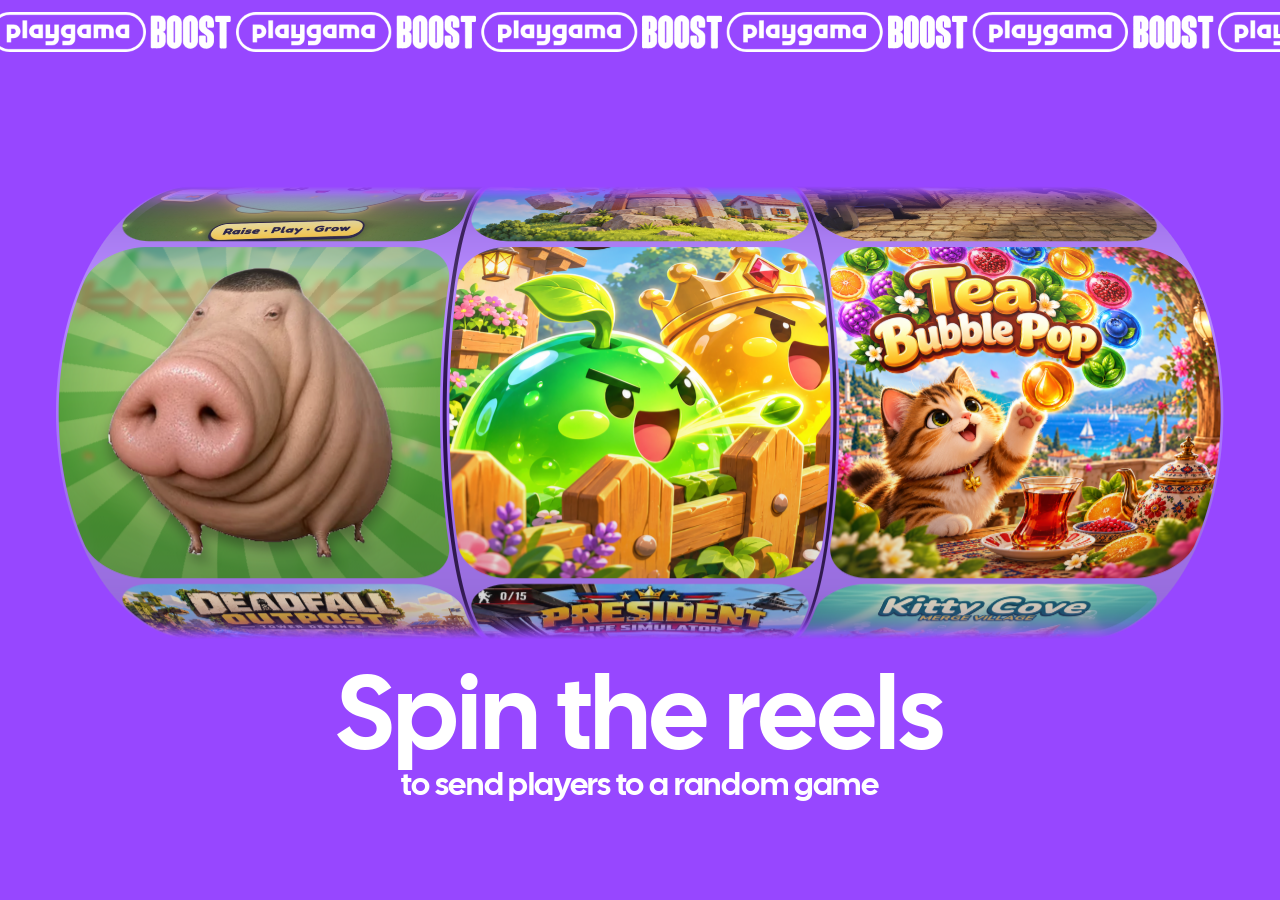
==== index.html @ d0197039 "Spin the reels one second longer Each reel makes two more turns of its belt, so it still lands on th" ====
<!doctype html>
<html lang="en" data-theme="dark">
<head>
  <meta charset="utf-8">
  <meta name="viewport" content="width=device-width, initial-scale=1">
  <title>Playgama Boost — Slot</title>
  <link rel="stylesheet" href="shared/css/tokens.css">
  <link rel="stylesheet" href="shared/css/typography.css">
  <!-- ?v=…: raise the number with every change of these files. A browser may keep the old ones for ten minutes after the site is updated, and an old script with a new page is a broken machine. -->
  <link rel="stylesheet" href="css/slot.css?v=7">
</head>
<body>
  <!-- Figma: Marketing / Confa / TV - 1 (6421:4871), 1920×1080 -->
  <!-- A jackpot's beams of light. Before the stage, so behind it; the size of the window, so they are not cut at the stage's edges. -->
  <canvas class="rays" id="rays" aria-hidden="true"></canvas>
  <main class="stage" id="stage">
    <canvas class="reels" id="reels" role="img" aria-label="Slot machine reels" hidden></canvas>
    <!-- The words under the reels: what to do, what the spin gave, or that it gave nothing. -->
    <p class="prize" id="prize" aria-live="polite"></p>
    <p class="note heading-promo-xxl" id="note"></p>
  </main>
  <!-- Sparks and confetti. After the stage, so over it; the size of the window, like the beams. -->
  <canvas class="rays" id="fx" aria-hidden="true"></canvas>
  <!-- Outside the stage: the strip stays 12px from the top of the screen whatever the screen's shape. -->
  <div class="marquee" aria-hidden="true">
    <div class="marquee__track" id="marquee"></div>
  </div>
  <!-- A win's QR code. Outside the stage too: always in the bottom right corner of the screen, 12px from its edges. -->
  <svg class="share" id="qr" role="img" aria-label="QR code of the page that shares your boost" shape-rendering="crispEdges"><path/></svg>
  <script type="module" src="js/slot.js?v=10"></script>
</body>
</html>
---- shared/css/tokens.css ----
/* ==========================================================================
   Design Tokens — extracted from Figma Library (xwAzt5GCfCsP9RbHtwZXo4)
   Collection: Colors (Dark + Light modes) + Radius + Spacing + Motion

   Theme switching
   ---------------
     <html data-theme="dark">    force dark
     <html data-theme="light">   force light
     <html data-theme="auto">    follow OS preference
     <html>  (no attr)           dark (default)

   Themed colors use the native CSS light-dark() function. Which branch
   resolves is driven by the color-scheme property on :root, set per
   data-theme below. This lets us express each token exactly once, in
   source of truth form `light-dark(lightValue, darkValue)`, instead of
   maintaining three parallel blocks (dark / [data-theme=light] / @media
   prefers-color-scheme: light [data-theme=auto]).

   Requires: Chrome 123+, Safari 17.5+, Firefox 120+ (all 2024-or-newer).
   ========================================================================== */

/* ==========================================================================
   1. COLOR-SCHEME WIRING — drives light-dark() resolution
   ========================================================================== */

:root,
:root[data-theme="dark"]  { color-scheme: dark; }
:root[data-theme="light"] { color-scheme: light; }
:root[data-theme="auto"]  { color-scheme: light dark; }

/* ==========================================================================
   2. PRIMITIVES — theme-independent
   ========================================================================== */

:root {
  /* --- BW constants --- */
  --color-black: #000000;
  --color-white: #ffffff;
  --color-bw-c:  #ffffff;                     /* "white-c" — white in both themes */

  /* --- Brand accents (same across themes) --- */
  --color-purple-400:   rgb(151, 71, 255);    /* #9747FF — brand */
  --color-electric-lime: rgb(192, 255, 71);   /* #C0FF47 */
  --color-mature-lime:  rgb(252, 255, 69);
  --color-salad:        rgb(156, 229, 46);

  /* --- 400-step mid-tones (shared by both themes per Figma) --- */
  --color-deep-blue-400: rgb(74, 62, 132);
  --color-lavender-400:  rgb(216, 187, 255);
  --color-rose-400:      rgb(255, 156, 156);
  --color-golden-400:    rgb(255, 200, 80);
  --color-carbon-400:    rgb(41, 41, 46);
  --color-moss-700:      rgb(74, 122, 0);   /* deep moss-green for lime-on-light */

  /* --- Radius scale --- */
  --radius-4:  4px;
  --radius-6:  6px;
  --radius-8:  8px;
  --radius-12: 12px;
  --radius-16: 16px;
  --radius-24: 24px;
  --radius-32: 32px;
  --radius-40: 40px;
  --radius-rounded: 1000px;

  /* --- Motion: Durations ---
     instant: button press feedback (transform)
     fast:    snappy micro-interactions (switch thumb, checkbox icon)
     base:    default hover transitions (color, bg, border)
     slow:    deliberate transitions (modals, cards, focus)
     slower:  extended sequences (promo button gradients)
  */
  --duration-instant: 100ms;
  --duration-fast:    150ms;
  --duration-base:    200ms;
  --duration-slow:    250ms;
  --duration-slower:  400ms;

  /* --- Motion: Easings ---
     out:    natural deceleration, default for entering elements
     in:     acceleration, for exiting elements
     in-out: symmetric, for looping or bi-directional transitions
     spring: bouncy, playful — for delightful micro-interactions
     linear: constant speed — only for spinners and continuous loops
  */
  --ease-out:    cubic-bezier(0.16, 1, 0.3, 1);
  --ease-in:     cubic-bezier(0.7, 0, 0.84, 0);
  --ease-in-out: cubic-bezier(0.65, 0, 0.35, 1);
  --ease-spring: cubic-bezier(0.34, 1.56, 0.64, 1);
  --ease-linear: linear;

  /* --- Motion: Composite transitions --- */
  --transition-colors: color var(--duration-base) var(--ease-out),
                       background-color var(--duration-base) var(--ease-out),
                       border-color var(--duration-base) var(--ease-out),
                       fill var(--duration-base) var(--ease-out),
                       stroke var(--duration-base) var(--ease-out);
  --transition-opacity:   opacity var(--duration-base) var(--ease-out);
  --transition-transform: transform var(--duration-base) var(--ease-out);
  --transition-all:       all var(--duration-base) var(--ease-out);

  /* --- Spacing scale --- */
  --space-4:   4px;
  --space-8:   8px;
  --space-12:  12px;
  --space-16:  16px;
  --space-20:  20px;
  --space-24:  24px;
  --space-32:  32px;
  --space-40:  40px;
  --space-48:  48px;
  --space-64:  64px;
  --space-80:  80px;
  --space-96:  96px;
  --space-120: 120px;

  /* ==========================================================================
     3. THEMED COLORS — light-dark(lightValue, darkValue)

     Key inversions from dark → light:
       - Opacity colors flip from white-on-dark → black-on-light
       - Color ramps reverse: 100 (deepest dark) ↔ 600 (lightest dark)
       - -400 step stays the same (brand consistency) — see primitives above
       - Carbon scale inverts: graphite-on-white vs off-white-on-black
     ========================================================================== */

  /* --- BW opacity --- */
  --color-white-80: light-dark(rgba(0, 0, 0, 0.8),  rgba(255, 255, 255, 0.8));
  --color-white-60: light-dark(rgba(0, 0, 0, 0.6),  rgba(255, 255, 255, 0.6));
  --color-white-40: light-dark(rgba(0, 0, 0, 0.4),  rgba(255, 255, 255, 0.4));
  --color-white-20: light-dark(rgba(0, 0, 0, 0.2),  rgba(255, 255, 255, 0.2));
  --color-white-16: light-dark(rgba(0, 0, 0, 0.12), rgba(255, 255, 255, 0.16));  /* light uses 12%, dark uses 16% */
  --color-white-12: light-dark(rgba(0, 0, 0, 0.12), rgba(255, 255, 255, 0.12));
  --color-white-8:  light-dark(rgba(0, 0, 0, 0.08), rgba(255, 255, 255, 0.08));
  --color-white-4:  light-dark(rgba(0, 0, 0, 0.04), rgba(255, 255, 255, 0.04));

  /* --- Purple ramp --- */
  --color-purple-100: light-dark(rgb(224, 209, 255), rgb(43, 16, 79));
  --color-purple-200: light-dark(rgb(199, 171, 255), rgb(66, 27, 117));
  --color-purple-300: light-dark(rgb(170, 118, 255), rgb(104, 46, 178));
  /* purple-400 in primitives — same in both */
  --color-purple-500: light-dark(rgb(104, 46, 178),  rgb(170, 118, 255));
  --color-purple-600: light-dark(rgb(71, 28, 128),   rgb(199, 171, 255));

  /* --- Deep Blue ramp --- */
  --color-deep-blue-100: light-dark(rgb(237, 236, 243), rgb(17, 14, 31));
  --color-deep-blue-200: light-dark(rgb(172, 166, 198), rgb(31, 26, 55));
  --color-deep-blue-300: light-dark(rgb(110, 101, 157), rgb(51, 43, 92));
  /* deep-blue-400 in primitives */
  --color-deep-blue-500: light-dark(rgb(53, 44, 94),    rgb(110, 101, 157));
  --color-deep-blue-600: light-dark(rgb(31, 26, 55),    rgb(195, 188, 224));

  /* --- Lavender ramp --- */
  --color-lavender-100: light-dark(rgb(251, 249, 255), rgb(68, 59, 81));
  --color-lavender-200: light-dark(rgb(243, 234, 255), rgb(125, 108, 147));
  --color-lavender-300: light-dark(rgb(230, 212, 255), rgb(176, 153, 208));
  /* lavender-400 in primitives */
  --color-lavender-500: light-dark(rgb(176, 153, 208), rgb(230, 212, 255));
  --color-lavender-600: light-dark(rgb(125, 108, 147), rgb(243, 234, 255));

  /* --- Rose ramp --- */
  --color-rose-100: light-dark(rgb(255, 247, 247), rgb(81, 49, 49));
  --color-rose-200: light-dark(rgb(255, 227, 227), rgb(147, 90, 90));
  --color-rose-300: light-dark(rgb(255, 195, 195), rgb(208, 127, 127));
  /* rose-400 in primitives */
  --color-rose-500: light-dark(rgb(208, 127, 127), rgb(255, 195, 195));
  --color-rose-600: light-dark(rgb(147, 90, 90),   rgb(255, 227, 227));

  /* --- Golden ramp --- */
  --color-golden-100: light-dark(rgb(255, 250, 243), rgb(81, 63, 25));
  --color-golden-200: light-dark(rgb(255, 238, 213), rgb(147, 116, 46));
  --color-golden-300: light-dark(rgb(255, 220, 161), rgb(208, 163, 65));
  /* golden-400 in primitives */
  --color-golden-500: light-dark(rgb(208, 163, 65),  rgb(255, 220, 161));
  --color-golden-600: light-dark(rgb(147, 116, 46),  rgb(255, 238, 213));

  /* --- Carbon ramp (inverts: graphite-on-white vs off-white-on-black) --- */
  --color-carbon-100: light-dark(rgb(189, 189, 190), rgb(7, 7, 8));
  --color-carbon-200: light-dark(rgb(157, 157, 159), rgb(13, 13, 15));
  --color-carbon-300: light-dark(rgb(84, 84, 88),    rgb(29, 29, 33));
  /* carbon-400 in primitives — same in both */
  --color-carbon-500: light-dark(rgb(29, 29, 33),    rgb(98, 98, 102));
  --color-carbon-600: light-dark(rgb(17, 17, 19),    rgb(162, 162, 168));

  /* --- Experimental surfaces --- */
  --color-carbon-purple:     light-dark(rgb(207, 203, 242), rgb(29, 28, 38));     /* card bg */
  --color-carbon-purple-400: light-dark(rgb(207, 203, 242), rgb(42, 41, 53));     /* card hover */

  /* ==========================================================================
     4. SEMANTIC ALIASES — refer to themed tokens above (so they inherit the
     correct branch automatically; explicit light-dark() only where the
     source token differs between themes in kind, not just in value).
     ========================================================================== */

  --bg-primary:     light-dark(var(--color-white),         var(--color-black));
  --bg-surface:     light-dark(rgb(250, 250, 250),         var(--color-carbon-200));
  --bg-elevated:    light-dark(rgb(245, 245, 247),         var(--color-carbon-300));
  --bg-card:        light-dark(var(--color-lavender-100),  var(--color-carbon-purple));
  --text-primary:   light-dark(var(--color-black),         var(--color-white));
  --text-secondary: var(--color-white-60);                 /* themed via white-60 */
  --text-tertiary:  light-dark(rgba(0, 0, 0, 0.56), rgba(255, 255, 255, 0.56));  /* WCAG AA: 4.91:1 */
  --border-default: var(--color-white-8);                  /* themed via white-8 */
  --border-strong:  var(--color-white-16);                 /* themed via white-16 */
  --accent-purple:  var(--color-purple-400);
  --accent-lime:    var(--color-electric-lime);
  --accent-golden:  var(--color-golden-400);

  /* Purple tuned for small text — purple-400 (#9747ff) only hits 4.3:1 on
     #0d0d0f which fails WCAG AA for small text (needs 4.5:1). purple-500
     in light (#682eb2) gives 7.6:1 on white; lavender-400 in dark (#d8bbff)
     gives 7.4:1 on #1d1d21 — safe for eyebrows, links, code, and other
     body-size accents on any common surface. */
  --accent-purple-text: light-dark(rgb(104, 46, 178), rgb(216, 187, 255));

  /* Purple tuned for hover states on nav / pill / ghost surfaces —
     purple-400 (brand, saturated) reads well on the light surface;
     purple-500 (themed, lavender-tinted) has the right punch against
     the dark surface. Wrap both mappings in one token so components
     can drop the three-branch (dark default / [data-theme=light] /
     @media prefers + [data-theme=auto]) duplication. */
  --accent-purple-hover: light-dark(var(--color-purple-400), var(--color-purple-500));

  /* Rose-on-rose-fill — the rose-400 (#ff9c9c) background demands very dark
     text for WCAG AA. rose-100 dark (#513131) passes at 5.94:1, but light's
     rose-100 (#fff7f7) is near-white and rose-600 light (#935a5a) is only
     2.72:1. A near-black maroon works on rose-400 in both themes. */
  --accent-rose-text-on-fill: rgb(60, 20, 20);           /* #3c1414 on #ff9c9c = 7.5:1 */

  /* Disabled-text token — sidesteps the compounded-opacity trap. Pair with
     `aria-disabled="true"` on HTML; this colour stays contrast-safe even
     if a designer forgets the aria. Dark value on carbon-400 (#29292e) is
     6.3:1; light value on white-8-composited (#ebebeb) is 5.6:1. */
  --text-disabled: light-dark(rgb(88, 88, 88), rgb(192, 192, 192));

  /* Electric-lime is only WCAG-safe on dark surfaces. Body copy that carries
     lime meaning on light bg needs a darker lime. Dark value is the token
     untouched; light is a dark olive that still reads "lime" visually. */
  --accent-lime-text: light-dark(rgb(75, 115, 0), var(--color-electric-lime));

  /* Rose text on surface bg. rose-400 (#ff9c9c) = 2:1 on white — fails AA.
     rose-600 light (#935a5a) = 4.77:1 on white ✓; rose-400 dark (#ff9c9c)
     on #0a0a0a = 8.51:1 ✓. Use this wherever rose appears as body text,
     labels, or error messages. */
  --accent-rose-text: light-dark(rgb(147, 90, 90), rgb(255, 156, 156));
}
---- shared/css/typography.css ----
/* ==========================================================================
   Typography — mapped from Figma text styles

   Production stack (used everywhere except promo headings):
     Native system fonts — SF Pro (macOS/iOS), Segoe UI (Windows),
     Roboto (Android). Matches Figma, zero network cost, always local.

   Self-hosted families:
     Cal Sans      — promo/hero headings only (landings).
     Open Sans     — showcase-only alternative for landing experiments.
     Satoshi       — showcase-only alternative for landing experiments.
     Geist Mono    — showcase-only mono/code ladder.
     Geist Pixel   — showcase-only display faces (5 variants).

   The last four are only meant for the /pages/typography/ showcase,
   so that a landing designer can audition each family against the
   full text-style ladder (headings → captions). None of them are
   referenced from component CSS — production always renders with
   --font-heading / --font-body / --font-promo above.
   ========================================================================== */

@font-face {
  font-family: 'CalSans';
  src: url('/assets/fonts/CalSans-Regular.ttf') format('truetype');
  font-weight: 400;
  font-style: normal;
  font-display: swap;
}

/* Open Sans — static family (Regular 400 / Medium 500 / SemiBold 600) */
@font-face {
  font-family: 'Open Sans';
  src: url('/assets/fonts/Open_Sans/static/OpenSans-Regular.ttf') format('truetype');
  font-weight: 400;
  font-style: normal;
  font-display: swap;
}
@font-face {
  font-family: 'Open Sans';
  src: url('/assets/fonts/Open_Sans/static/OpenSans-Medium.ttf') format('truetype');
  font-weight: 500;
  font-style: normal;
  font-display: swap;
}
@font-face {
  font-family: 'Open Sans';
  src: url('/assets/fonts/Open_Sans/static/OpenSans-SemiBold.ttf') format('truetype');
  font-weight: 600;
  font-style: normal;
  font-display: swap;
}

/* Satoshi — variable font (covers the whole 300–900 range in one file) */
@font-face {
  font-family: 'Satoshi';
  src: url('/assets/fonts/Satoshi_Complete/Fonts/Variable/Satoshi-Variable.ttf') format('truetype-variations');
  font-weight: 300 900;
  font-style: normal;
  font-display: swap;
}

/* Geist Mono — variable font */
@font-face {
  font-family: 'Geist Mono';
  src: url('/assets/fonts/Geist_Mono/GeistMono-VariableFont_wght.ttf') format('truetype-variations');
  font-weight: 100 900;
  font-style: normal;
  font-display: swap;
}

/* Geist Pixel — five distinct display faces. Each is a single-weight
   dingbat-like display font; we expose them as separate families so
   the showcase can swap variant via CSS custom property. */
@font-face {
  font-family: 'Geist Pixel Circle';
  src: url('/assets/fonts/Geist_Pixel/ttf/GeistPixel-Circle.ttf') format('truetype');
  font-display: swap;
}
@font-face {
  font-family: 'Geist Pixel Grid';
  src: url('/assets/fonts/Geist_Pixel/ttf/GeistPixel-Grid.ttf') format('truetype');
  font-display: swap;
}
@font-face {
  font-family: 'Geist Pixel Line';
  src: url('/assets/fonts/Geist_Pixel/ttf/GeistPixel-Line.ttf') format('truetype');
  font-display: swap;
}
@font-face {
  font-family: 'Geist Pixel Square';
  src: url('/assets/fonts/Geist_Pixel/ttf/GeistPixel-Square.ttf') format('truetype');
  font-display: swap;
}
@font-face {
  font-family: 'Geist Pixel Triangle';
  src: url('/assets/fonts/Geist_Pixel/ttf/GeistPixel-Triangle.ttf') format('truetype');
  font-display: swap;
}

:root {
  /* System font stack — SF Pro on Mac, Segoe UI on Windows */
  --font-heading: -apple-system, BlinkMacSystemFont, 'SF Pro Display', 'Segoe UI', Roboto, sans-serif;
  --font-body: -apple-system, BlinkMacSystemFont, 'SF Pro Text', 'Segoe UI', Roboto, sans-serif;
  /* Cal Sans — promo/hero headlines only */
  --font-promo: 'CalSans', -apple-system, BlinkMacSystemFont, 'SF Pro Display', sans-serif;

  /* Showcase-only families — override --font-heading / --font-body on a
     parent container to preview one of these across the full text-style
     ladder without authoring new classes. */
  --font-open-sans:        'Open Sans', var(--font-body);
  --font-satoshi:          'Satoshi',   var(--font-body);
  --font-geist-mono:       'Geist Mono', ui-monospace, SFMono-Regular, Menlo, monospace;
  --font-geist-pixel:      'Geist Pixel Square', monospace;
  --font-geist-pixel-circle:   'Geist Pixel Circle', monospace;
  --font-geist-pixel-grid:     'Geist Pixel Grid', monospace;
  --font-geist-pixel-line:     'Geist Pixel Line', monospace;
  --font-geist-pixel-square:   'Geist Pixel Square', monospace;
  --font-geist-pixel-triangle: 'Geist Pixel Triangle', monospace;
}

/* --- Headings --- */

/* Figma: Heading/XXXL — SF Pro Medium 56px, line-height 100% */
.heading-xxxl {
  font-family: var(--font-heading);
  font-size: 56px;
  font-weight: 500;
  line-height: 1;
  letter-spacing: 0;
}

/* Figma: Heading/XXL — SF Pro Semibold 48px, line-height 100% */
.heading-xxl {
  font-family: var(--font-heading);
  font-size: 48px;
  font-weight: 600;
  line-height: 1;
  letter-spacing: 0;
}

/* Figma: Heading/XL — SF Pro Semibold 40px, line-height 100% */
.heading-xl {
  font-family: var(--font-heading);
  font-size: 40px;
  font-weight: 600;
  line-height: 1;
  letter-spacing: 0;
}

/* Figma: Heading/L — SF Pro Semibold 32px, line-height 100% */
.heading-l {
  font-family: var(--font-heading);
  font-size: 32px;
  font-weight: 600;
  line-height: 1;
  letter-spacing: 0;
}

/* Figma: Heading/M — SF Pro Semibold 28px, line-height 100% */
.heading-m {
  font-family: var(--font-heading);
  font-size: 28px;
  font-weight: 600;
  line-height: 1;
  letter-spacing: 0;
}

/* Figma: Heading/S — SF Pro Medium 23px, line-height 120% */
.heading-s {
  font-family: var(--font-heading);
  font-size: 23px;
  font-weight: 500;
  line-height: 1.2;
  letter-spacing: 0;
}

/* Figma: Heading/XS — SF Pro Medium 21px, line-height 110% */
.heading-xs {
  font-family: var(--font-heading);
  font-size: 21px;
  font-weight: 500;
  line-height: 1.1;
  letter-spacing: 0;
}

/* --- Promo Headings (Cal Sans) ---
   Same size scale as standard headings but uses --font-promo (Cal Sans).
   Use for hero headlines, landing page titles, marketing-first contexts. */

.heading-promo-xxxl {
  font-family: var(--font-promo);
  font-size: 56px;
  font-weight: 400;
  line-height: 1;
  letter-spacing: -0.5px;
}

.heading-promo-xxl {
  font-family: var(--font-promo);
  font-size: 48px;
  font-weight: 400;
  line-height: 1;
  letter-spacing: -0.5px;
}

.heading-promo-xl {
  font-family: var(--font-promo);
  font-size: 40px;
  font-weight: 400;
  line-height: 1;
  letter-spacing: 0;
}

.heading-promo-l {
  font-family: var(--font-promo);
  font-size: 32px;
  font-weight: 400;
  line-height: 1;
  letter-spacing: 0;
}

.heading-promo-m {
  font-family: var(--font-promo);
  font-size: 28px;
  font-weight: 400;
  line-height: 1;
  letter-spacing: 0;
}

.heading-promo-s {
  font-family: var(--font-promo);
  font-size: 23px;
  font-weight: 400;
  line-height: 1.2;
  letter-spacing: 0;
}

.heading-promo-xs {
  font-family: var(--font-promo);
  font-size: 21px;
  font-weight: 400;
  line-height: 1.1;
  letter-spacing: 0;
}

@media (max-width: 780px) {
  .heading-promo-xxxl { font-size: 36px; }
  .heading-promo-xxl  { font-size: 32px; }
  .heading-promo-xl   { font-size: 28px; }
  .heading-promo-l    { font-size: 24px; }
  .heading-promo-m    { font-size: 22px; }
  .heading-promo-s    { font-size: 20px; }
  .heading-promo-xs   { font-size: 18px; }
}

/* --- Labels --- */

.label-l { font-family: var(--font-body); font-size: 18px; font-weight: 400; line-height: 1; }
.label-l-m { font-family: var(--font-body); font-size: 18px; font-weight: 500; line-height: 1; }
.label-l-sb { font-family: var(--font-body); font-size: 18px; font-weight: 600; line-height: 1; }

.label-m { font-family: var(--font-body); font-size: 16px; font-weight: 400; line-height: 1; }
.label-m-m { font-family: var(--font-body); font-size: 16px; font-weight: 500; line-height: 1; }

.label-s { font-family: var(--font-body); font-size: 14px; font-weight: 400; line-height: 1; }
.label-s-m { font-family: var(--font-body); font-size: 14px; font-weight: 500; line-height: 1; }

.label-xs { font-family: var(--font-body); font-size: 12px; font-weight: 400; line-height: 1; }
.label-xs-m { font-family: var(--font-body); font-size: 12px; font-weight: 500; line-height: 1; }

/* --- Body --- */

.body-l { font-family: var(--font-body); font-size: 18px; font-weight: 400; line-height: 1.2; }
.body-l-m { font-family: var(--font-body); font-size: 18px; font-weight: 500; line-height: 1.2; }
.body-l-sb { font-family: var(--font-body); font-size: 18px; font-weight: 600; line-height: 1.2; }

.body-m { font-family: var(--font-body); font-size: 16px; font-weight: 400; line-height: 1.2; }
.body-m-m { font-family: var(--font-body); font-size: 16px; font-weight: 500; line-height: 1.2; }

.body-s { font-family: var(--font-body); font-size: 14px; font-weight: 400; line-height: 1.2; }
.body-s-m { font-family: var(--font-body); font-size: 14px; font-weight: 500; line-height: 1.2; }

.body-xs { font-family: var(--font-body); font-size: 12px; font-weight: 400; line-height: 1.17; letter-spacing: 0.01em; }

/* --- Captions --- */

.caption-m { font-family: var(--font-body); font-size: 14px; font-weight: 500; line-height: 1; letter-spacing: 0.01em; }
.caption-m-m { font-family: var(--font-body); font-size: 14px; font-weight: 500; line-height: 1.1; letter-spacing: 0.01em; }

.caption-s { font-family: var(--font-body); font-size: 12px; font-weight: 400; line-height: 1; letter-spacing: 0.01em; }
.caption-s-m { font-family: var(--font-body); font-size: 12px; font-weight: 500; line-height: 1.1; letter-spacing: 0.01em; }

.caption-xs { font-family: var(--font-body); font-size: 10px; font-weight: 400; line-height: 1; letter-spacing: 0.01em; }

.caption-caps-sb { font-family: var(--font-body); font-size: 10px; font-weight: 600; line-height: 1.1; letter-spacing: 0.03em; text-transform: uppercase; }
.caption-caps-m { font-family: var(--font-body); font-size: 10px; font-weight: 500; line-height: 1.1; letter-spacing: 0.03em; text-transform: uppercase; }

/* --- Responsive heading scale --- */

@media (max-width: 780px) {
  .heading-xxxl { font-size: 36px; }
  .heading-xxl { font-size: 32px; }
  .heading-xl { font-size: 28px; }
  .heading-l { font-size: 24px; }
  .heading-m { font-size: 22px; }
  .heading-s { font-size: 20px; }
  .heading-xs { font-size: 18px; }
}

/* ==========================================================================
   COLOR UTILITY CLASSES
   Replace inline `style="color: var(--text-...)"` patterns. Each maps 1:1
   to its semantic token — visual output identical to the inline form,
   but the rule lives in one place.
   Coverage (from project audit):
     .text-secondary  →  was style="color: var(--text-secondary)"   (52×)
     .text-tertiary   →  was style="color: var(--text-tertiary)"    (64×)
     .text-accent     →  was style="color: var(--accent-purple-text)" (35×)
     .text-link       →  was style="color: var(--color-purple-500)" (30×)
     .text-success    →  was style="color: var(--accent-lime-text)" (6×)
     .text-error      →  was style="color: var(--accent-rose-text)" (3×)
   ========================================================================== */
.text-primary   { color: var(--text-primary); }
.text-secondary { color: var(--text-secondary); }
.text-tertiary  { color: var(--text-tertiary); }
.text-accent    { color: var(--accent-purple-text); }
.text-link      { color: var(--color-purple-500); }
.text-success   { color: var(--accent-lime-text); }
.text-error     { color: var(--accent-rose-text); }
---- css/slot.css ----
/* Playgama Boost slot machine: conference TV screen.
   Figma: Marketing / Confa / TV - 1 (6421:4871), 1920×1080.
   Every size below is in the mockup's own pixels: the stage is scaled to fit the screen. */

/* The library's typography.css loads Cal Sans from the root of the site ("/assets/fonts/…"). When this
   page lives in a folder of a site (…/spin/), nothing is at that address, so the same face is given
   again from here, next to the page. */
@font-face {
  font-family: 'CalSans';
  src: url('../assets/fonts/CalSans-Regular.ttf') format('truetype');
  font-weight: 400;
  font-style: normal;
  font-display: swap;
}

:root {
  /* Not a library token: the prize yellow of the mockup (#ffe481). */
  --slot-yellow: #ffe481;
  --slot-scale: 1;
  /* One step of the top strip: BOOST 119.648 + logo 233.751 + two gaps of 7.512. */
  --marquee-period: 368.423px;
}

@supports (color: oklch(0% 0 0)) {
  :root { --slot-yellow: oklch(92.08% 0.1228 94.52); }
}

html,
body {
  height: 100%;
}

body {
  margin: 0;
  overflow: hidden;
  background: var(--color-purple-400);
  -webkit-user-select: none;
  user-select: none;
  -webkit-tap-highlight-color: transparent;
  touch-action: manipulation;
}

.stage {
  position: absolute;
  left: 50%;
  top: 50%;
  width: 1920px;
  height: 1080px;
  /* --shake-* is set from the script for the half second after a jackpot. */
  transform: translate(calc(-50% + var(--shake-x, 0px)), calc(-50% + var(--shake-y, 0px))) scale(var(--slot-scale));
}

/* Top strip: an endless "BOOST · playgama" running line, always 12px from the top of the screen.
   It scales with the stage, so on a 1920×1080 screen it is the mockup's 60px tall. */
.marquee {
  position: fixed;
  left: 0;
  top: 12px;
  height: 60px;
  transform: scale(var(--slot-scale));
  transform-origin: 0 0;
}

.marquee__track {
  display: flex;
  align-items: center;
  gap: 7.512px;
  width: max-content;
  /* The mockup starts a BOOST at x = -142. */
  margin-left: -142px;
  animation: marquee 4.5s linear infinite;
  will-change: transform;
}

.marquee__boost,
.marquee__logo {
  display: block;
  flex: none;
}

.marquee__boost {
  width: 119.648px;
  height: 49.662px;
}

.marquee__logo {
  width: 233.751px;
  height: 60px;
}

/* The strip runs from left to right. */
@keyframes marquee {
  from { transform: translateX(calc(-1 * var(--marquee-period))); }
  to { transform: translateX(0); }
}

/* A jackpot's beams of light: the whole window, behind the stage, so they run off past its edges
   whatever the window's shape. The script draws them small and the browser stretches them soft.
   The canvas of sparks and confetti is the same size, over the stage. */
.rays {
  position: fixed;
  left: 0;
  top: 0;
  width: 100%;
  height: 100%;
  pointer-events: none;
}

/* Reels are drawn in WebGL; the canvas spans the stage, 400px above and below the reel axis (y = 484). */
.reels {
  position: absolute;
  left: 0;
  top: 84px;
  width: 1920px;
  height: 800px;
}

/* The line under the reels, in every state: Cal Sans Regular 156/100%, centred on the stage
   (the mockup's "+100 players": x 530, w 860). White in every state. A win pops in, counts its prize
   up from zero (the script) and pops harder when the number lands. */
.prize {
  position: absolute;
  left: 0;
  right: 0;
  top: 856px;
  margin: 0;
  font: 400 156px/1 var(--font-promo);
  color: var(--color-white);
  text-align: center;
  white-space: nowrap;
  opacity: 0;
}

/* The words fade in and leave at once: a spin clears them without a trail. */
.prize.is-on,
.note.is-on,
.share.is-on {
  opacity: 1;
  transition: opacity 0.25s;
}

.prize.is-win {
  animation: prize-pop 0.34s cubic-bezier(0.2, 1.5, 0.4, 1);
}

.prize.is-jackpot {
  text-shadow: 0 0 48px var(--slot-yellow);
}

.prize.is-landed {
  animation: prize-land 0.45s cubic-bezier(0.2, 1.5, 0.4, 1);
}

.prize.is-jackpot.is-landed {
  animation:
    prize-land 0.45s cubic-bezier(0.2, 1.5, 0.4, 1),
    prize-beat 0.625s ease-in-out 0.45s 7;
}

/* The smaller line right under it. The padding is room for the letters' tails: the line is as tall
   as its font size, and without it "overflow: hidden" cuts them off. */
.note {
  position: absolute;
  left: 88px;
  right: 88px;
  top: 1016px;
  margin: 0;
  padding-bottom: 8px;
  overflow: hidden;
  color: var(--color-white);
  text-align: center;
  text-overflow: ellipsis;
  white-space: nowrap;
  opacity: 0;
}

/* A quip while the reels turn: centred between the bottom of the drums and the bottom of the window
   (the script sets --quip-y; the window may reach below the stage). */
.note.is-quip {
  top: calc(var(--quip-y, 1016px) - 24px);
}

/* A win's QR code: always in the bottom right corner of the screen, 12px from its edges, whatever
   the screen's shape. It scales with the stage, like the strip. Black on white, with the four clear
   modules a scanner needs around the code drawn into the tile. */
.share {
  position: fixed;
  right: 12px;
  bottom: 12px;
  width: 235px;
  height: 235px;
  border-radius: var(--radius-16);
  background: var(--color-white);
  fill: var(--color-black);
  transform: scale(var(--slot-scale));
  transform-origin: 100% 100%;
  opacity: 0;
}

@keyframes prize-pop {
  from { opacity: 0; transform: scale(0.6); }
  to { opacity: 1; transform: scale(1); }
}

@keyframes prize-land {
  from { transform: scale(1.24); }
  to { transform: scale(1); }
}

@keyframes prize-beat {
  50% { transform: scale(1.06); }
}

@media (prefers-reduced-motion: reduce) {
  .marquee__track { animation-play-state: paused; }
  .prize.is-win,
  .prize.is-landed,
  .prize.is-jackpot.is-landed { animation: none; }
}
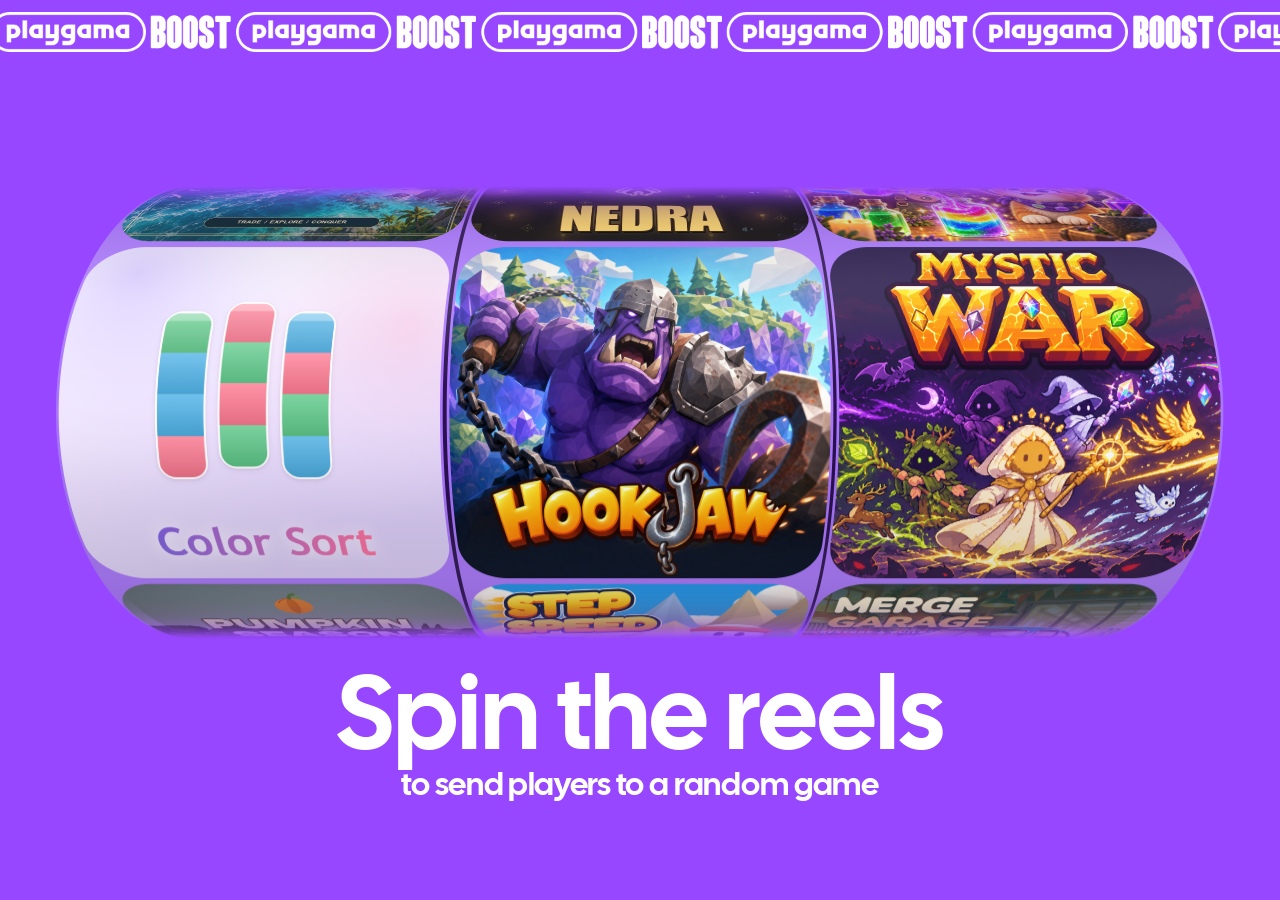
==== commit 3f8fb0a4: "Spin the reels half a second longer than at first One extra turn of the belt instead of two, at the " ====
--- a/index.html
+++ b/index.html
@@ -27,6 +27,6 @@
   </div>
   <!-- A win's QR code. Outside the stage too: always in the bottom right corner of the screen, 12px from its edges. -->
   <svg class="share" id="qr" role="img" aria-label="QR code of the page that shares your boost" shape-rendering="crispEdges"><path/></svg>
-  <script type="module" src="js/slot.js?v=10"></script>
+  <script type="module" src="js/slot.js?v=11"></script>
 </body>
 </html>
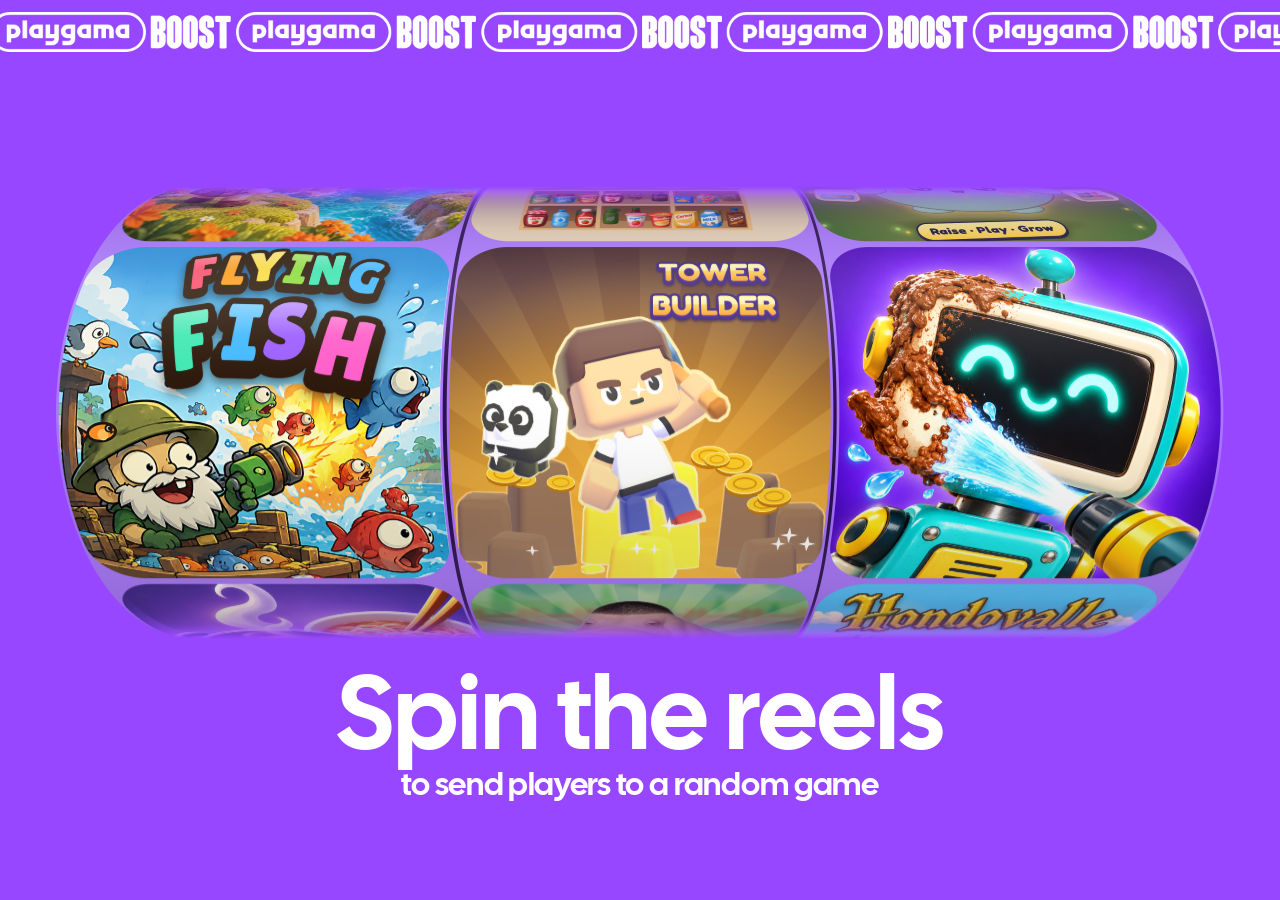
==== commit 856fedb7: "Stop the reels early on a second press Pressed again while the reels turn (space, enter or a click)," ====
--- a/index.html
+++ b/index.html
@@ -27,6 +27,6 @@
   </div>
   <!-- A win's QR code. Outside the stage too: always in the bottom right corner of the screen, 12px from its edges. -->
   <svg class="share" id="qr" role="img" aria-label="QR code of the page that shares your boost" shape-rendering="crispEdges"><path/></svg>
-  <script type="module" src="js/slot.js?v=11"></script>
+  <script type="module" src="js/slot.js?v=12"></script>
 </body>
 </html>
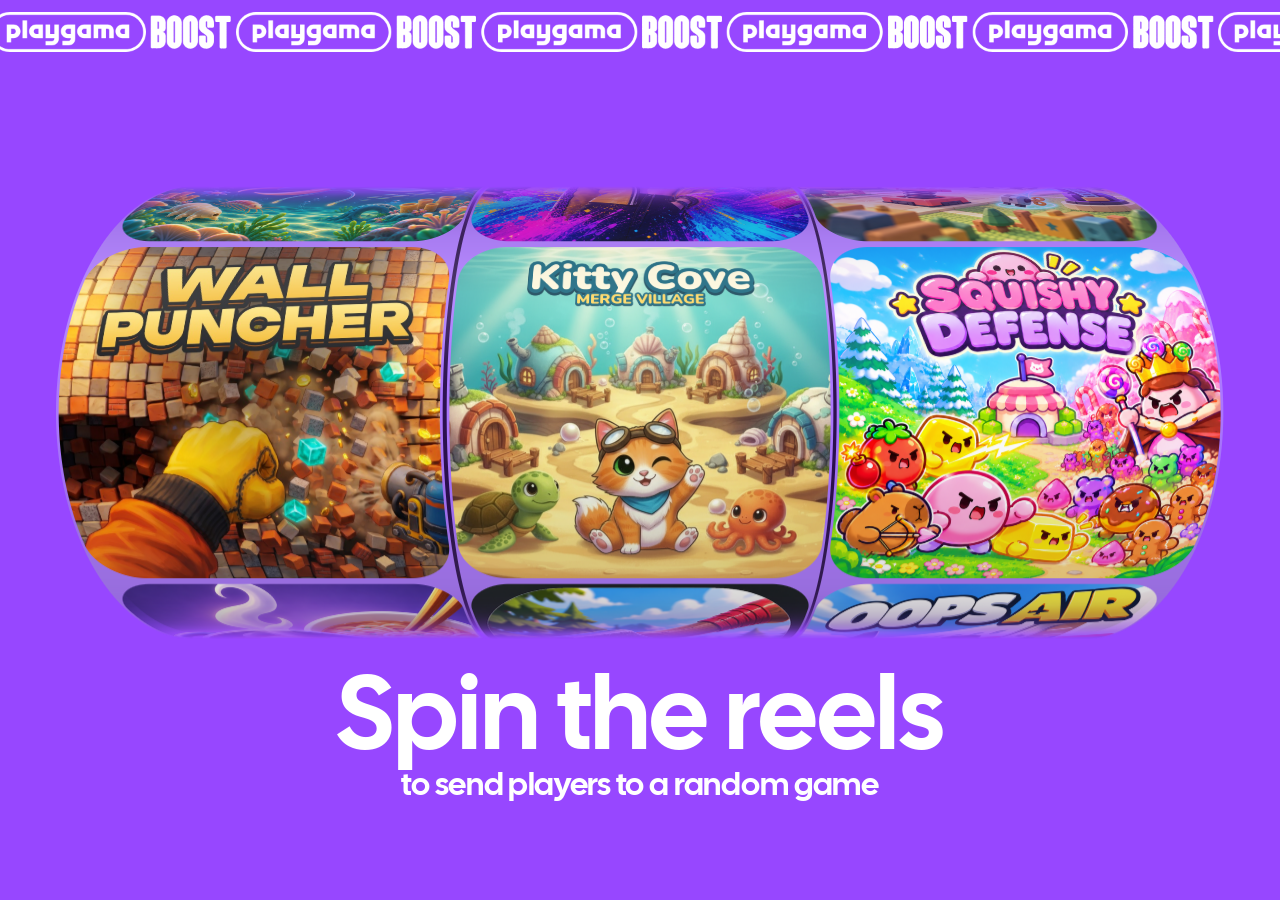
==== commit 921182dc: "Attract mode on the slot, Play Game on the share page Attract mode: once the invitation is back and " ====
--- a/index.html
+++ b/index.html
@@ -27,6 +27,6 @@
   </div>
   <!-- A win's QR code. Outside the stage too: always in the bottom right corner of the screen, 12px from its edges. -->
   <svg class="share" id="qr" role="img" aria-label="QR code of the page that shares your boost" shape-rendering="crispEdges"><path/></svg>
-  <script type="module" src="js/slot.js?v=12"></script>
+  <script type="module" src="js/slot.js?v=15"></script>
 </body>
 </html>
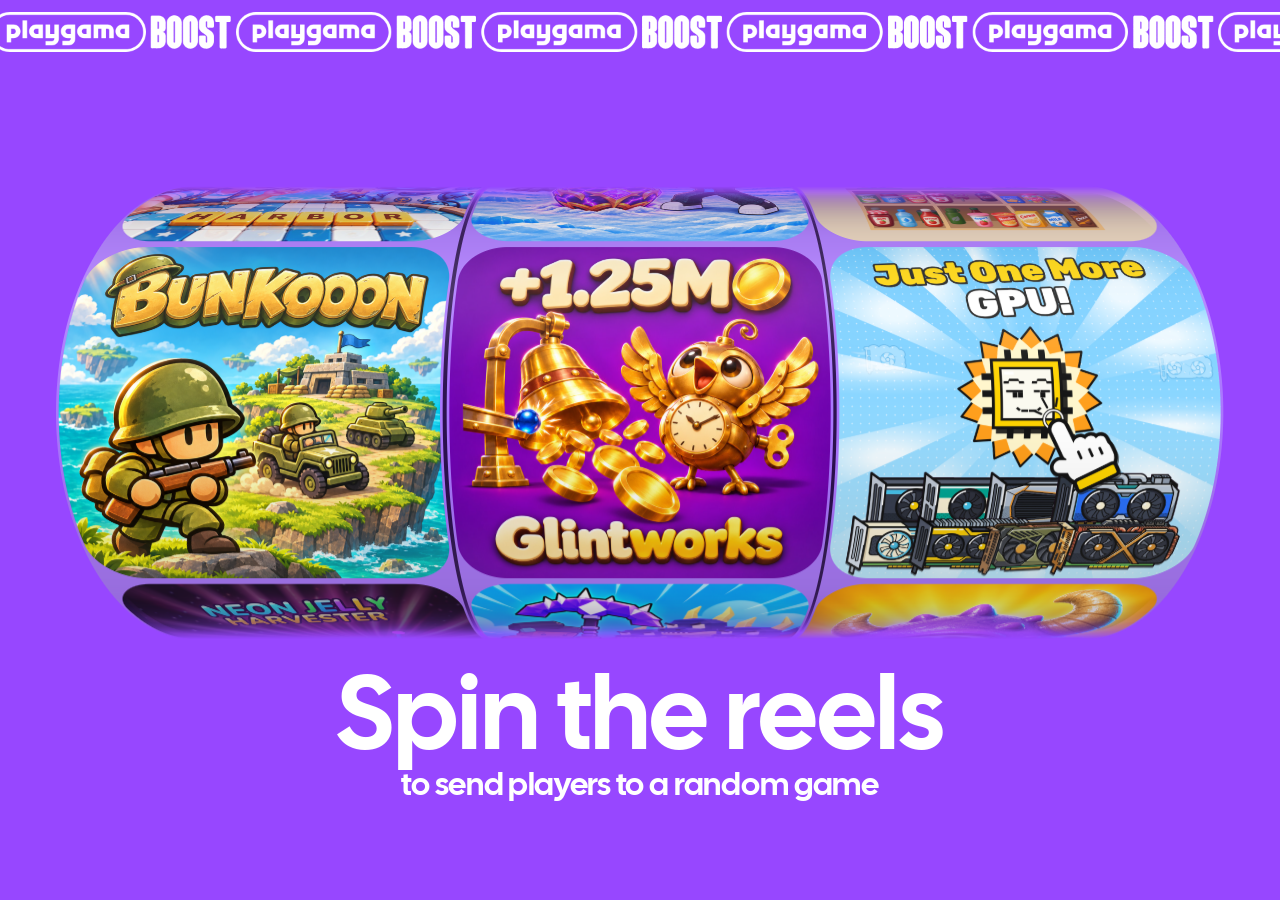
==== commit 9f3dc3f8: "Attract mode: brighter beams, a spin every 7 s The attract beams carry brighter light (a beam's opac" ====
--- a/index.html
+++ b/index.html
@@ -27,6 +27,6 @@
   </div>
   <!-- A win's QR code. Outside the stage too: always in the bottom right corner of the screen, 12px from its edges. -->
   <svg class="share" id="qr" role="img" aria-label="QR code of the page that shares your boost" shape-rendering="crispEdges"><path/></svg>
-  <script type="module" src="js/slot.js?v=15"></script>
+  <script type="module" src="js/slot.js?v=17"></script>
 </body>
 </html>
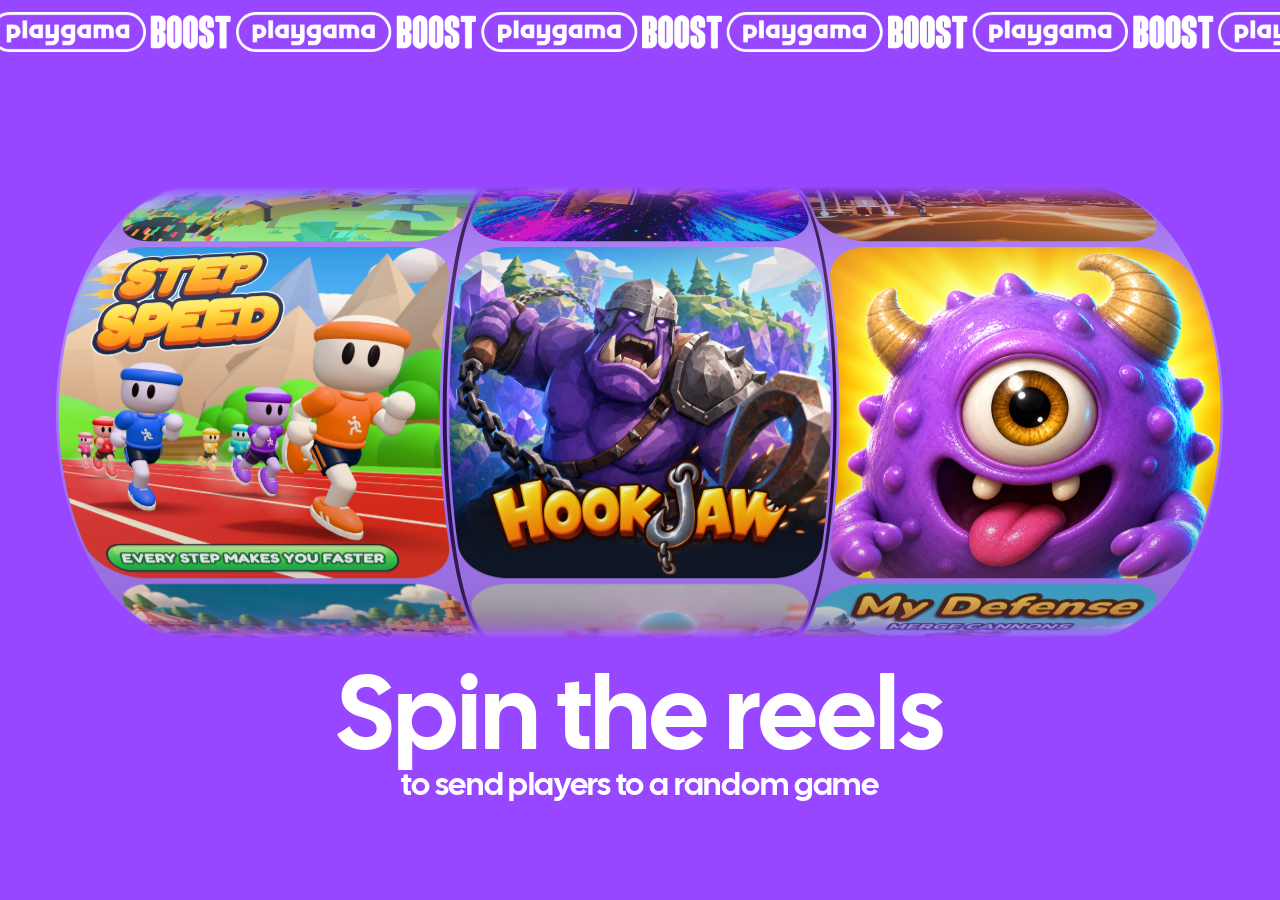
==== commit 1045df4e: "Attract mode: seven scenes to try with ?scenes The reels tease, bluff a start, wave, swing like Newt" ====
--- a/index.html
+++ b/index.html
@@ -27,6 +27,6 @@
   </div>
   <!-- A win's QR code. Outside the stage too: always in the bottom right corner of the screen, 12px from its edges. -->
   <svg class="share" id="qr" role="img" aria-label="QR code of the page that shares your boost" shape-rendering="crispEdges"><path/></svg>
-  <script type="module" src="js/slot.js?v=17"></script>
+  <script type="module" src="js/slot.js?v=21"></script>
 </body>
 </html>
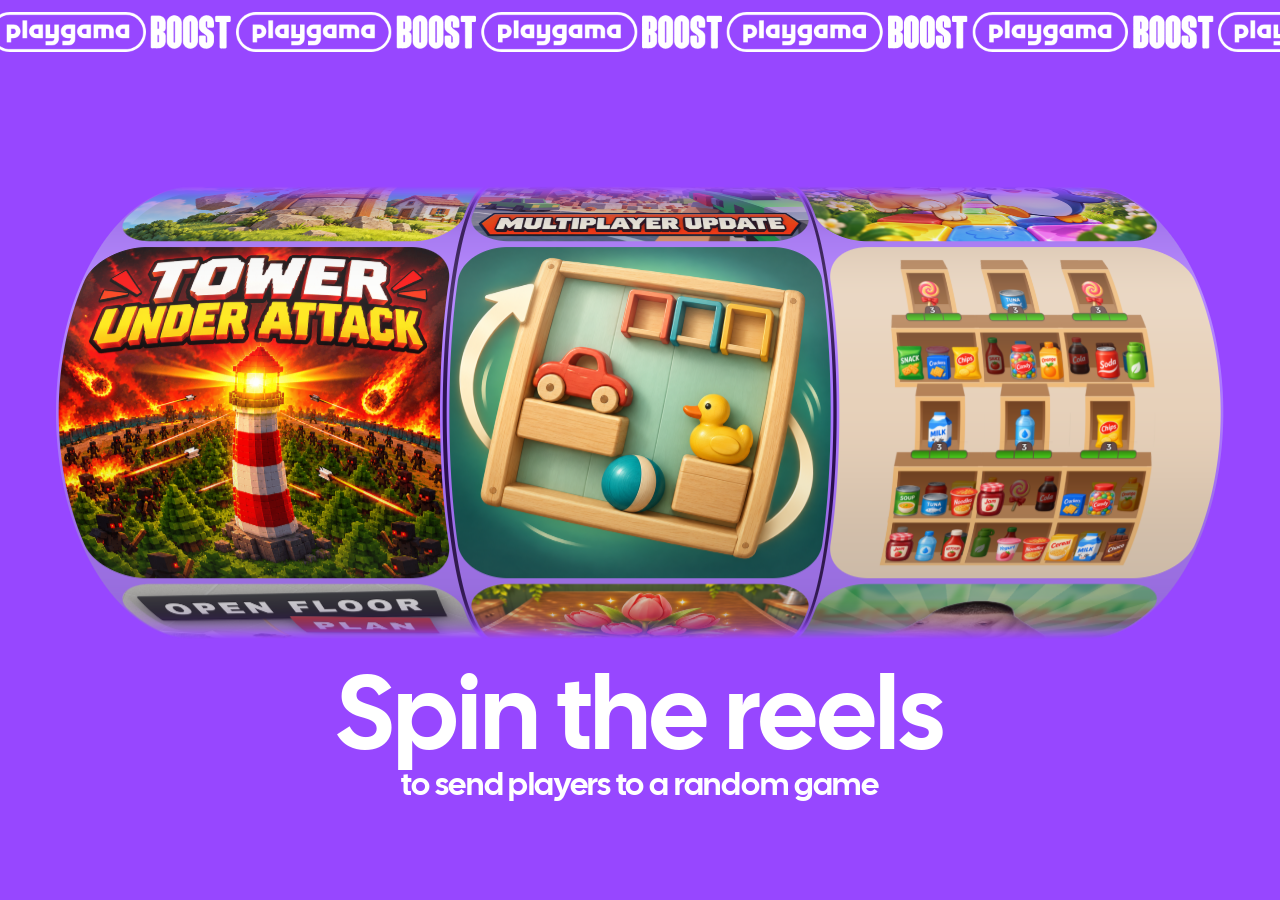
==== commit 14e8a137: "Attract mode: every other cycle is a scene A spin, a scene, a spin, a scene: a cycle starts every 7 " ====
--- a/index.html
+++ b/index.html
@@ -27,6 +27,6 @@
   </div>
   <!-- A win's QR code. Outside the stage too: always in the bottom right corner of the screen, 12px from its edges. -->
   <svg class="share" id="qr" role="img" aria-label="QR code of the page that shares your boost" shape-rendering="crispEdges"><path/></svg>
-  <script type="module" src="js/slot.js?v=21"></script>
+  <script type="module" src="js/slot.js?v=22"></script>
 </body>
 </html>
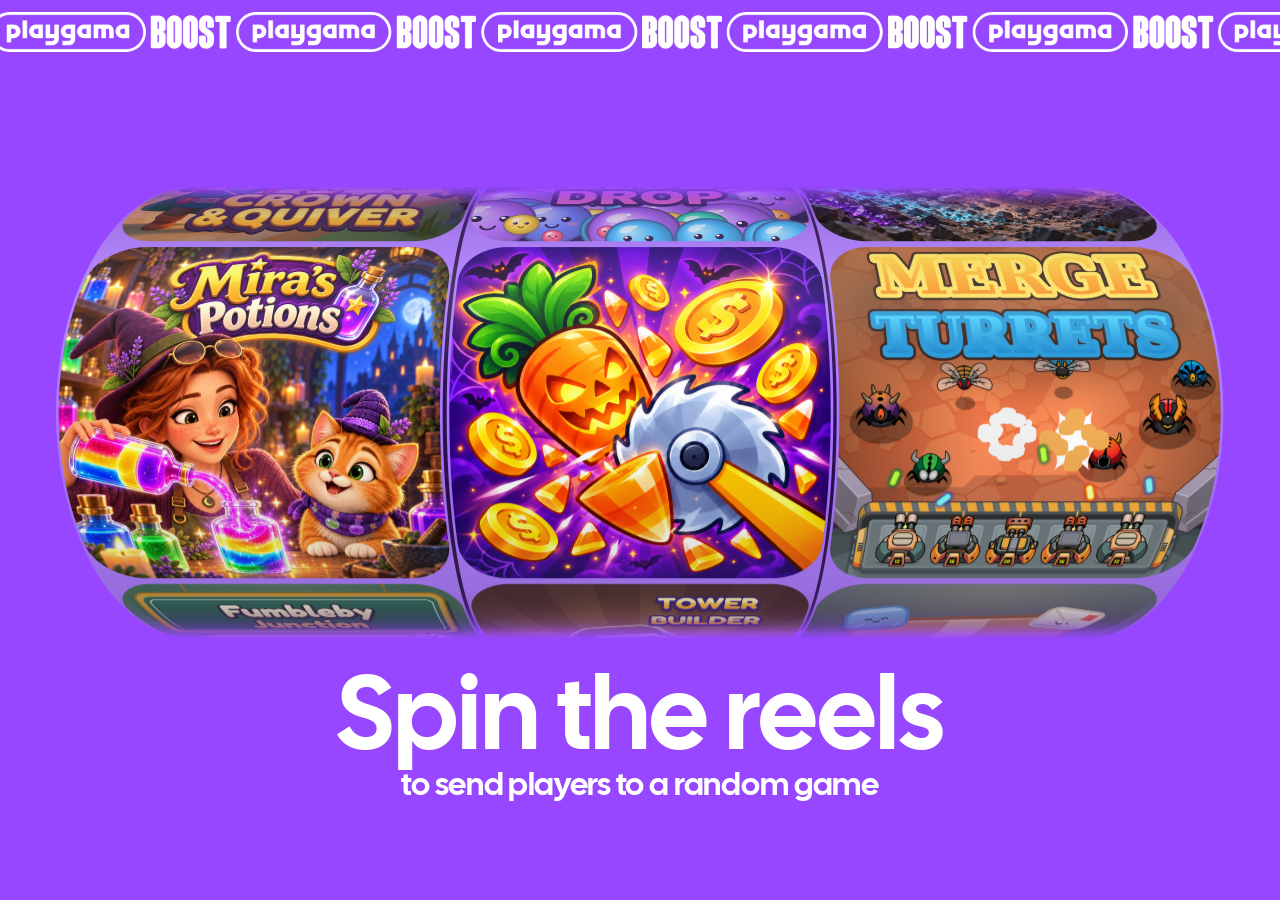
==== commit 9dbb3539: "Shuffle scene: the shaft goes transparent with the drums While the reels change places only their co" ====
--- a/index.html
+++ b/index.html
@@ -27,6 +27,6 @@
   </div>
   <!-- A win's QR code. Outside the stage too: always in the bottom right corner of the screen, 12px from its edges. -->
   <svg class="share" id="qr" role="img" aria-label="QR code of the page that shares your boost" shape-rendering="crispEdges"><path/></svg>
-  <script type="module" src="js/slot.js?v=22"></script>
+  <script type="module" src="js/slot.js?v=23"></script>
 </body>
 </html>
